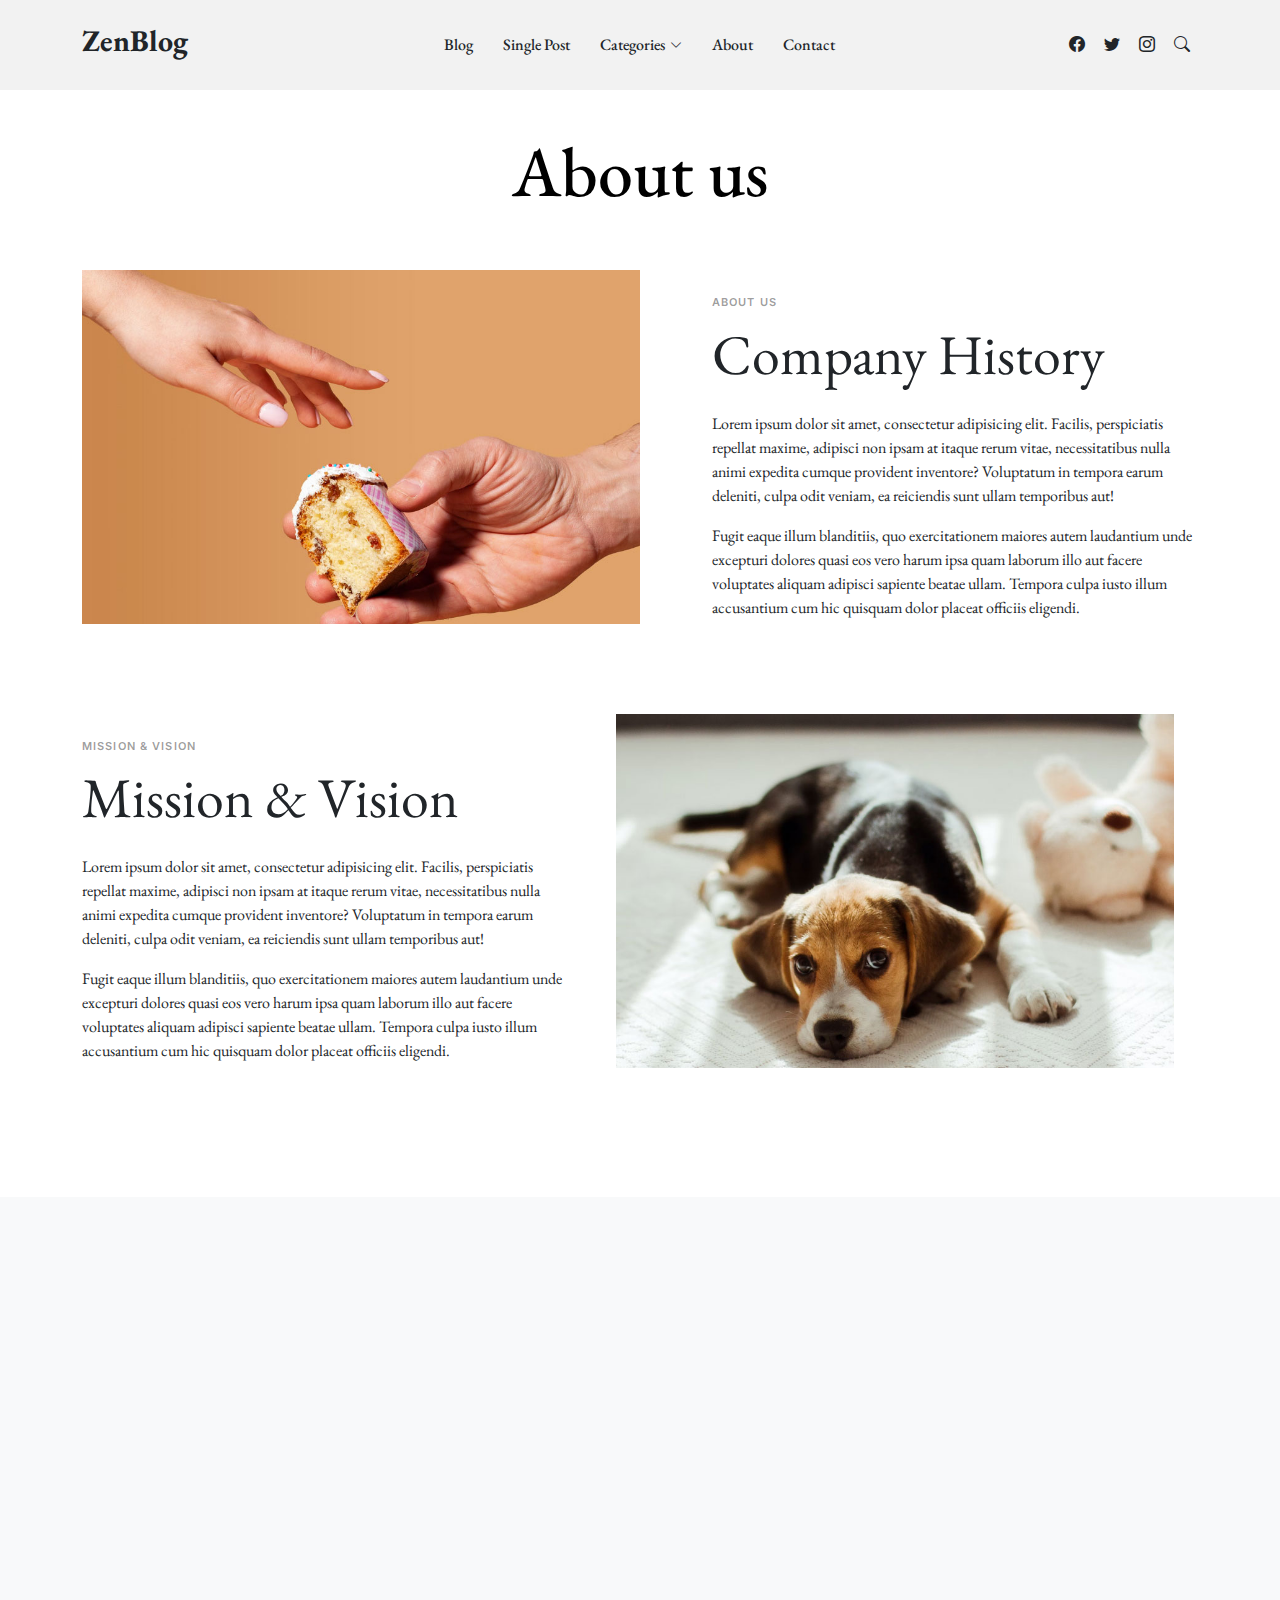
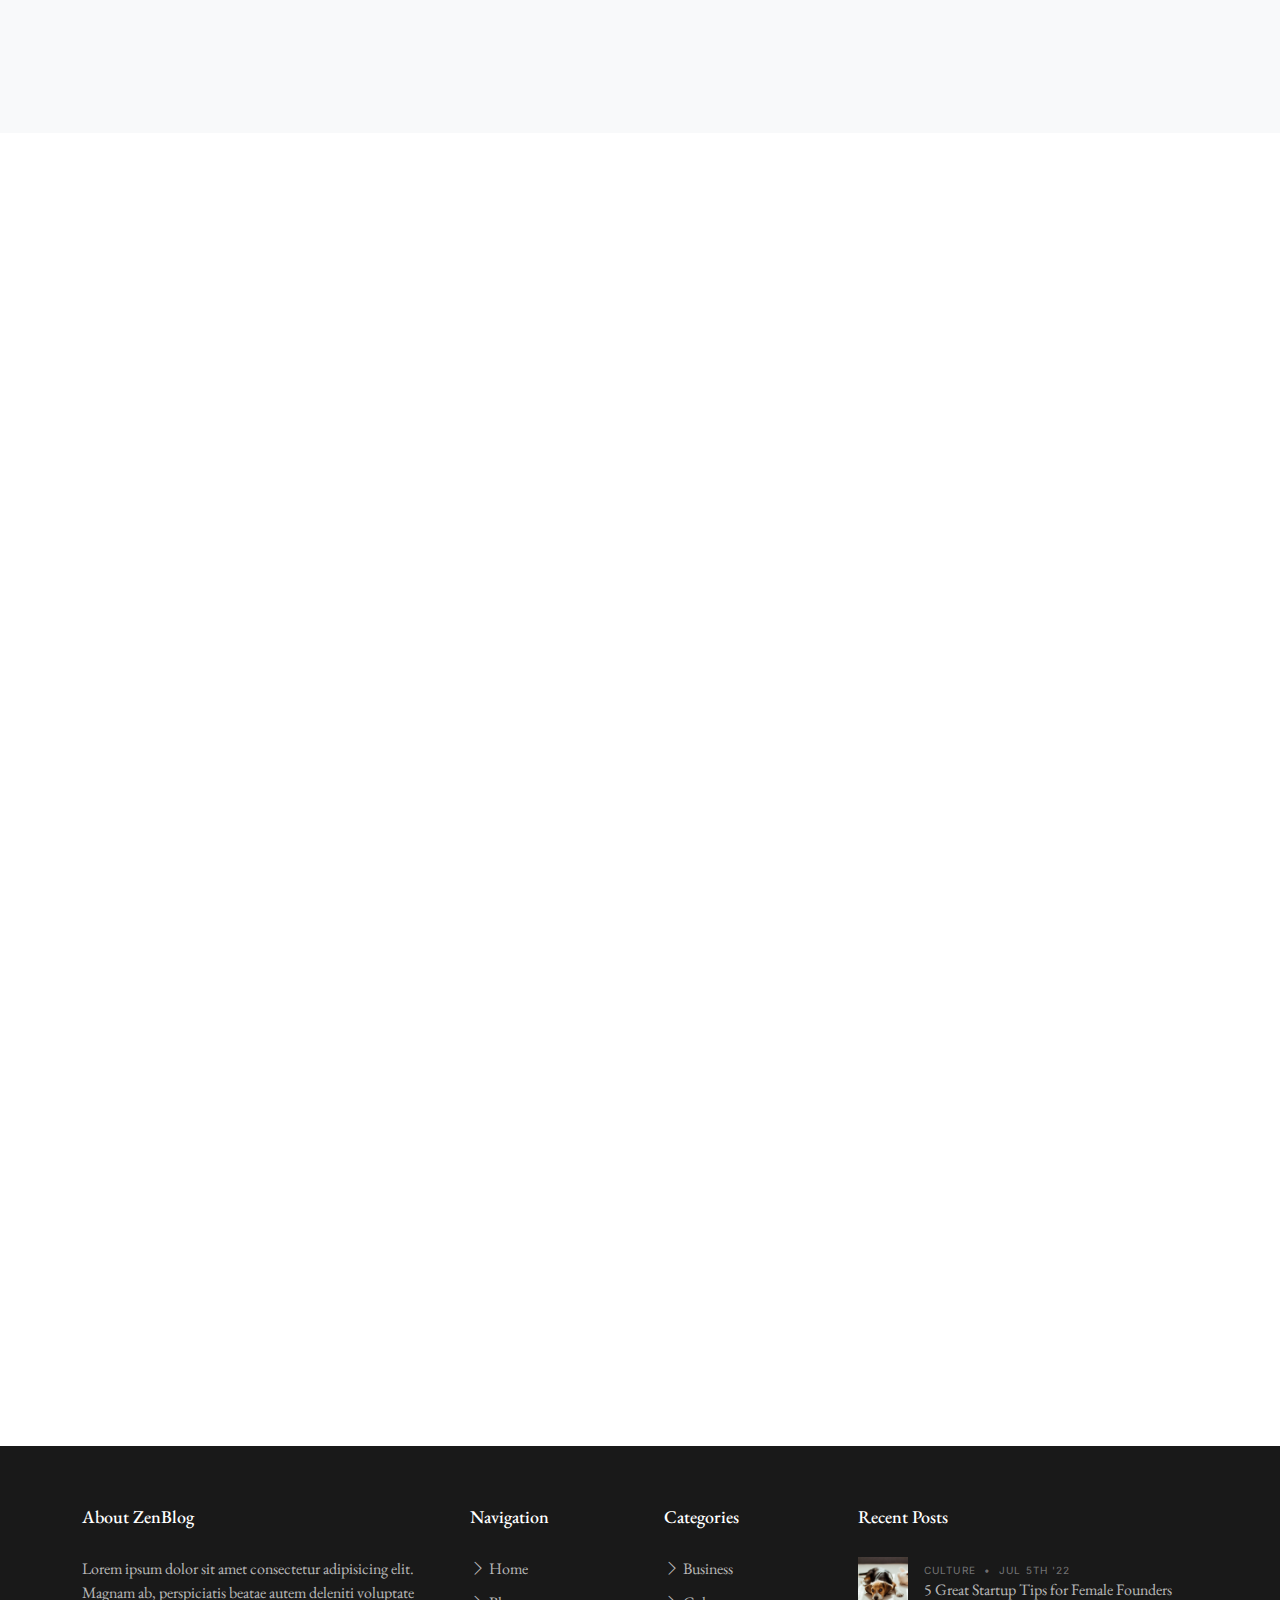
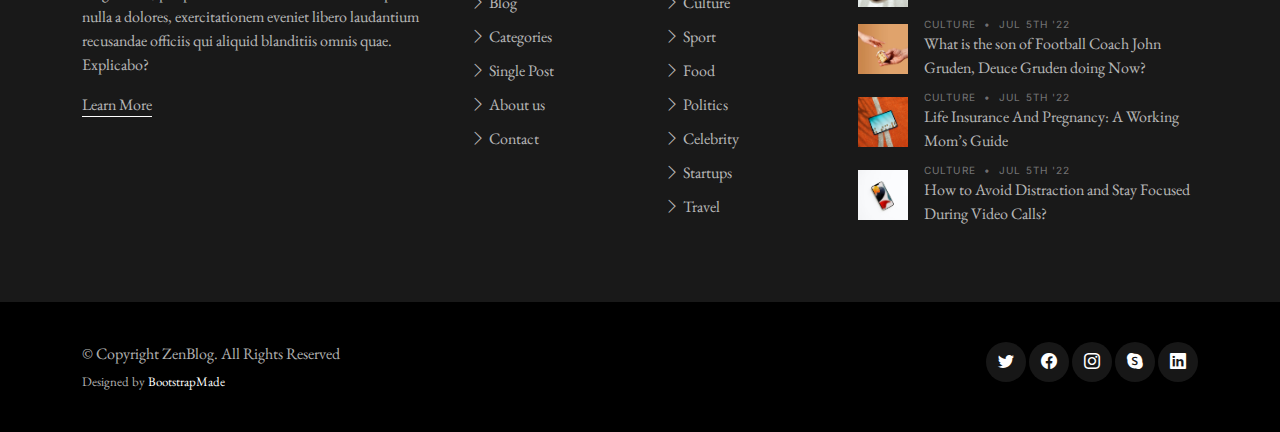
==== about.html @ 645edb2a "first commit" ====
<!DOCTYPE html>
<html lang="en">

<head>
  <meta charset="utf-8">
  <meta content="width=device-width, initial-scale=1.0" name="viewport">

  <title>ZenBlog Bootstrap Template - About</title>
  <meta content="" name="description">
  <meta content="" name="keywords">

  <!-- Favicons -->
  <link href="assets/img/favicon.png" rel="icon">
  <link href="assets/img/apple-touch-icon.png" rel="apple-touch-icon">

  <!-- Google Fonts -->
  <link rel="preconnect" href="https://fonts.googleapis.com">
  <link rel="preconnect" href="https://fonts.gstatic.com" crossorigin>
  <link href="https://fonts.googleapis.com/css2?family=EB+Garamond:wght@400;500&family=Inter:wght@400;500&family=Playfair+Display:ital,wght@0,400;0,700;1,400;1,700&display=swap" rel="stylesheet">

  <!-- Vendor CSS Files -->
  <link href="assets/vendor/bootstrap/css/bootstrap.min.css" rel="stylesheet">
  <link href="assets/vendor/bootstrap-icons/bootstrap-icons.css" rel="stylesheet">
  <link href="assets/vendor/swiper/swiper-bundle.min.css" rel="stylesheet">
  <link href="assets/vendor/glightbox/css/glightbox.min.css" rel="stylesheet">
  <link href="assets/vendor/aos/aos.css" rel="stylesheet">

  <!-- Template Main CSS Files -->
  <link href="assets/css/variables.css" rel="stylesheet">
  <link href="assets/css/main.css" rel="stylesheet">

  <!-- =======================================================
  * Template Name: ZenBlog
  * Template URL: https://bootstrapmade.com/zenblog-bootstrap-blog-template/
  * Updated: Mar 17 2024 with Bootstrap v5.3.3
  * Author: BootstrapMade.com
  * License: https:///bootstrapmade.com/license/
  ======================================================== -->
</head>

<body>

  <!-- ======= Header ======= -->
  <header id="header" class="header d-flex align-items-center fixed-top">
    <div class="container-fluid container-xl d-flex align-items-center justify-content-between">

      <a href="index.html" class="logo d-flex align-items-center">
        <!-- Uncomment the line below if you also wish to use an image logo -->
        <!-- <img src="assets/img/logo.png" alt=""> -->
        <h1>ZenBlog</h1>
      </a>

      <nav id="navbar" class="navbar">
        <ul>
          <li><a href="index.html">Blog</a></li>
          <li><a href="single-post.html">Single Post</a></li>
          <li class="dropdown"><a href="category.html"><span>Categories</span> <i class="bi bi-chevron-down dropdown-indicator"></i></a>
            <ul>
              <li><a href="search-result.html">Search Result</a></li>
              <li><a href="#">Drop Down 1</a></li>
              <li class="dropdown"><a href="#"><span>Deep Drop Down</span> <i class="bi bi-chevron-down dropdown-indicator"></i></a>
                <ul>
                  <li><a href="#">Deep Drop Down 1</a></li>
                  <li><a href="#">Deep Drop Down 2</a></li>
                  <li><a href="#">Deep Drop Down 3</a></li>
                  <li><a href="#">Deep Drop Down 4</a></li>
                  <li><a href="#">Deep Drop Down 5</a></li>
                </ul>
              </li>
              <li><a href="#">Drop Down 2</a></li>
              <li><a href="#">Drop Down 3</a></li>
              <li><a href="#">Drop Down 4</a></li>
            </ul>
          </li>

          <li><a href="about.html">About</a></li>
          <li><a href="contact.html">Contact</a></li>
        </ul>
      </nav><!-- .navbar -->

      <div class="position-relative">
        <a href="#" class="mx-2"><span class="bi-facebook"></span></a>
        <a href="#" class="mx-2"><span class="bi-twitter"></span></a>
        <a href="#" class="mx-2"><span class="bi-instagram"></span></a>

        <a href="#" class="mx-2 js-search-open"><span class="bi-search"></span></a>
        <i class="bi bi-list mobile-nav-toggle"></i>

        <!-- ======= Search Form ======= -->
        <div class="search-form-wrap js-search-form-wrap">
          <form action="search-result.html" class="search-form">
            <span class="icon bi-search"></span>
            <input type="text" placeholder="Search" class="form-control">
            <button class="btn js-search-close"><span class="bi-x"></span></button>
          </form>
        </div><!-- End Search Form -->

      </div>

    </div>

  </header><!-- End Header -->

  <main id="main">
    <section>
      <div class="container" data-aos="fade-up">
        <div class="row">
          <div class="col-lg-12 text-center mb-5">
            <h1 class="page-title">About us</h1>
          </div>
        </div>

        <div class="row mb-5">

          <div class="d-md-flex post-entry-2 half">
            <a href="#" class="me-4 thumbnail">
              <img src="assets/img/post-landscape-2.jpg" alt="" class="img-fluid">
            </a>
            <div class="ps-md-5 mt-4 mt-md-0">
              <div class="post-meta mt-4">About us</div>
              <h2 class="mb-4 display-4">Company History</h2>

              <p>Lorem ipsum dolor sit amet, consectetur adipisicing elit. Facilis, perspiciatis repellat maxime, adipisci non ipsam at itaque rerum vitae, necessitatibus nulla animi expedita cumque provident inventore? Voluptatum in tempora earum deleniti, culpa odit veniam, ea reiciendis sunt ullam temporibus aut!</p>
              <p>Fugit eaque illum blanditiis, quo exercitationem maiores autem laudantium unde excepturi dolores quasi eos vero harum ipsa quam laborum illo aut facere voluptates aliquam adipisci sapiente beatae ullam. Tempora culpa iusto illum accusantium cum hic quisquam dolor placeat officiis eligendi.</p>
            </div>
          </div>

          <div class="d-md-flex post-entry-2 half mt-5">
            <a href="#" class="me-4 thumbnail order-2">
              <img src="assets/img/post-landscape-1.jpg" alt="" class="img-fluid">
            </a>
            <div class="pe-md-5 mt-4 mt-md-0">
              <div class="post-meta mt-4">Mission &amp; Vision</div>
              <h2 class="mb-4 display-4">Mission &amp; Vision</h2>

              <p>Lorem ipsum dolor sit amet, consectetur adipisicing elit. Facilis, perspiciatis repellat maxime, adipisci non ipsam at itaque rerum vitae, necessitatibus nulla animi expedita cumque provident inventore? Voluptatum in tempora earum deleniti, culpa odit veniam, ea reiciendis sunt ullam temporibus aut!</p>
              <p>Fugit eaque illum blanditiis, quo exercitationem maiores autem laudantium unde excepturi dolores quasi eos vero harum ipsa quam laborum illo aut facere voluptates aliquam adipisci sapiente beatae ullam. Tempora culpa iusto illum accusantium cum hic quisquam dolor placeat officiis eligendi.</p>
            </div>
          </div>

        </div>

      </div>
    </section>

    <section class="mb-5 bg-light py-5">
      <div class="container" data-aos="fade-up">
        <div class="row justify-content-between align-items-lg-center">
          <div class="col-lg-5 mb-4 mb-lg-0">
            <h2 class="display-4 mb-4">Latest News</h2>
            <p>Lorem ipsum dolor sit amet consectetur adipisicing elit. Sed, rem eaque vel est asperiores iste pariatur placeat molestias, rerum provident ea maiores debitis eum earum esse quas architecto! Minima, voluptatum! Minus tempora distinctio quo sint est blanditiis voluptate eos. Commodi dolore nesciunt culpa adipisci nemo expedita suscipit autem dolorum rerum?</p>
            <p>At magni dolore ullam odio sapiente ipsam, numquam eius minus animi inventore alias quam fugit corrupti error iste laboriosam dolorum culpa doloremque eligendi repellat iusto vel impedit odit cum. Sequi atque molestias nesciunt rem eum pariatur quibusdam deleniti saepe eius maiores porro quam, praesentium ipsa deserunt laboriosam adipisci. Optio, animi!</p>
            <p><a href="#" class="more">View All Blog Posts</a></p>
          </div>
          <div class="col-lg-6">
            <div class="row">
              <div class="col-6">
                <img src="assets/img/post-portrait-3.jpg" alt="" class="img-fluid mb-4">
              </div>
              <div class="col-6 mt-4">
                <img src="assets/img/post-portrait-4.jpg" alt="" class="img-fluid mb-4">
              </div>
            </div>
          </div>
        </div>
      </div>
    </section>

    <section>
      <div class="container" data-aos="fade-up">
        <div class="row">
          <div class="col-12 text-center mb-5">
            <div class="row justify-content-center">
              <div class="col-lg-6">
                <h2 class="display-4">Our Team</h2>
                <p>Lorem ipsum dolor sit amet consectetur adipisicing elit. Nihil sint sed, fugit distinctio ad eius itaque deserunt doloribus harum excepturi laudantium sit officiis et eaque blanditiis. Dolore natus excepturi recusandae.</p>
              </div>
            </div>
          </div>
          <div class="col-lg-4 text-center mb-5">
            <img src="assets/img/person-1.jpg" alt="" class="img-fluid rounded-circle w-50 mb-4">
            <h4>Cameron Williamson</h4>
            <span class="d-block mb-3 text-uppercase">Founder &amp; CEO</span>
            <p>Lorem ipsum dolor sit amet, consectetur adipisicing elit. Facilis, perspiciatis repellat maxime, adipisci non ipsam at itaque rerum vitae, necessitatibus nulla animi expedita cumque provident inventore? Voluptatum in tempora earum deleniti, culpa odit veniam, ea reiciendis sunt ullam temporibus aut!</p>
          </div>
          <div class="col-lg-4 text-center mb-5">
            <img src="assets/img/person-2.jpg" alt="" class="img-fluid rounded-circle w-50 mb-4">
            <h4>Wade Warren</h4>
            <span class="d-block mb-3 text-uppercase">Founder, VP</span>
            <p>Lorem ipsum dolor sit amet, consectetur adipisicing elit. Facilis, perspiciatis repellat maxime, adipisci non ipsam at itaque rerum vitae, necessitatibus nulla animi expedita cumque provident inventore? Voluptatum in tempora earum deleniti, culpa odit veniam, ea reiciendis sunt ullam temporibus aut!</p>
          </div>
          <div class="col-lg-4 text-center mb-5">
            <img src="assets/img/person-3.jpg" alt="" class="img-fluid rounded-circle w-50 mb-4">
            <h4>Jane Cooper</h4>
            <span class="d-block mb-3 text-uppercase">Editor Staff</span>
            <p>Lorem ipsum dolor sit amet, consectetur adipisicing elit. Facilis, perspiciatis repellat maxime, adipisci non ipsam at itaque rerum vitae, necessitatibus nulla animi expedita cumque provident inventore? Voluptatum in tempora earum deleniti, culpa odit veniam, ea reiciendis sunt ullam temporibus aut!</p>
          </div>
          <div class="col-lg-4 text-center mb-5">
            <img src="assets/img/person-4.jpg" alt="" class="img-fluid rounded-circle w-50 mb-4">
            <h4>Cameron Williamson</h4>
            <span class="d-block mb-3 text-uppercase">Editor Staff</span>
            <p>Lorem ipsum dolor sit amet, consectetur adipisicing elit. Facilis, perspiciatis repellat maxime, adipisci non ipsam at itaque rerum vitae, necessitatibus nulla animi expedita cumque provident inventore? Voluptatum in tempora earum deleniti, culpa odit veniam, ea reiciendis sunt ullam temporibus aut!</p>
          </div>
          <div class="col-lg-4 text-center mb-5">
            <img src="assets/img/person-5.jpg" alt="" class="img-fluid rounded-circle w-50 mb-4">
            <h4>Cameron Williamson</h4>
            <span class="d-block mb-3 text-uppercase">Editor Staff</span>
            <p>Lorem ipsum dolor sit amet, consectetur adipisicing elit. Facilis, perspiciatis repellat maxime, adipisci non ipsam at itaque rerum vitae, necessitatibus nulla animi expedita cumque provident inventore? Voluptatum in tempora earum deleniti, culpa odit veniam, ea reiciendis sunt ullam temporibus aut!</p>
          </div>
          <div class="col-lg-4 text-center mb-5">
            <img src="assets/img/person-6.jpg" alt="" class="img-fluid rounded-circle w-50 mb-4">
            <h4>Cameron Williamson</h4>
            <span class="d-block mb-3 text-uppercase">Editor Staff</span>
            <p>Lorem ipsum dolor sit amet, consectetur adipisicing elit. Facilis, perspiciatis repellat maxime, adipisci non ipsam at itaque rerum vitae, necessitatibus nulla animi expedita cumque provident inventore? Voluptatum in tempora earum deleniti, culpa odit veniam, ea reiciendis sunt ullam temporibus aut!</p>
          </div>
        </div>
      </div>
    </section>

  </main><!-- End #main -->

  <!-- ======= Footer ======= -->
  <footer id="footer" class="footer">

    <div class="footer-content">
      <div class="container">

        <div class="row g-5">
          <div class="col-lg-4">
            <h3 class="footer-heading">About ZenBlog</h3>
            <p>Lorem ipsum dolor sit amet consectetur adipisicing elit. Magnam ab, perspiciatis beatae autem deleniti voluptate nulla a dolores, exercitationem eveniet libero laudantium recusandae officiis qui aliquid blanditiis omnis quae. Explicabo?</p>
            <p><a href="about.html" class="footer-link-more">Learn More</a></p>
          </div>
          <div class="col-6 col-lg-2">
            <h3 class="footer-heading">Navigation</h3>
            <ul class="footer-links list-unstyled">
              <li><a href="index.html"><i class="bi bi-chevron-right"></i> Home</a></li>
              <li><a href="index.html"><i class="bi bi-chevron-right"></i> Blog</a></li>
              <li><a href="category.html"><i class="bi bi-chevron-right"></i> Categories</a></li>
              <li><a href="single-post.html"><i class="bi bi-chevron-right"></i> Single Post</a></li>
              <li><a href="about.html"><i class="bi bi-chevron-right"></i> About us</a></li>
              <li><a href="contact.html"><i class="bi bi-chevron-right"></i> Contact</a></li>
            </ul>
          </div>
          <div class="col-6 col-lg-2">
            <h3 class="footer-heading">Categories</h3>
            <ul class="footer-links list-unstyled">
              <li><a href="category.html"><i class="bi bi-chevron-right"></i> Business</a></li>
              <li><a href="category.html"><i class="bi bi-chevron-right"></i> Culture</a></li>
              <li><a href="category.html"><i class="bi bi-chevron-right"></i> Sport</a></li>
              <li><a href="category.html"><i class="bi bi-chevron-right"></i> Food</a></li>
              <li><a href="category.html"><i class="bi bi-chevron-right"></i> Politics</a></li>
              <li><a href="category.html"><i class="bi bi-chevron-right"></i> Celebrity</a></li>
              <li><a href="category.html"><i class="bi bi-chevron-right"></i> Startups</a></li>
              <li><a href="category.html"><i class="bi bi-chevron-right"></i> Travel</a></li>

            </ul>
          </div>

          <div class="col-lg-4">
            <h3 class="footer-heading">Recent Posts</h3>

            <ul class="footer-links footer-blog-entry list-unstyled">
              <li>
                <a href="single-post.html" class="d-flex align-items-center">
                  <img src="assets/img/post-sq-1.jpg" alt="" class="img-fluid me-3">
                  <div>
                    <div class="post-meta d-block"><span class="date">Culture</span> <span class="mx-1">&bullet;</span> <span>Jul 5th '22</span></div>
                    <span>5 Great Startup Tips for Female Founders</span>
                  </div>
                </a>
              </li>

              <li>
                <a href="single-post.html" class="d-flex align-items-center">
                  <img src="assets/img/post-sq-2.jpg" alt="" class="img-fluid me-3">
                  <div>
                    <div class="post-meta d-block"><span class="date">Culture</span> <span class="mx-1">&bullet;</span> <span>Jul 5th '22</span></div>
                    <span>What is the son of Football Coach John Gruden, Deuce Gruden doing Now?</span>
                  </div>
                </a>
              </li>

              <li>
                <a href="single-post.html" class="d-flex align-items-center">
                  <img src="assets/img/post-sq-3.jpg" alt="" class="img-fluid me-3">
                  <div>
                    <div class="post-meta d-block"><span class="date">Culture</span> <span class="mx-1">&bullet;</span> <span>Jul 5th '22</span></div>
                    <span>Life Insurance And Pregnancy: A Working Mom’s Guide</span>
                  </div>
                </a>
              </li>

              <li>
                <a href="single-post.html" class="d-flex align-items-center">
                  <img src="assets/img/post-sq-4.jpg" alt="" class="img-fluid me-3">
                  <div>
                    <div class="post-meta d-block"><span class="date">Culture</span> <span class="mx-1">&bullet;</span> <span>Jul 5th '22</span></div>
                    <span>How to Avoid Distraction and Stay Focused During Video Calls?</span>
                  </div>
                </a>
              </li>

            </ul>

          </div>
        </div>
      </div>
    </div>

    <div class="footer-legal">
      <div class="container">

        <div class="row justify-content-between">
          <div class="col-md-6 text-center text-md-start mb-3 mb-md-0">
            <div class="copyright">
              © Copyright <strong><span>ZenBlog</span></strong>. All Rights Reserved
            </div>

            <div class="credits">
              <!-- All the links in the footer should remain intact. -->
              <!-- You can delete the links only if you purchased the pro version. -->
              <!-- Licensing information: https://bootstrapmade.com/license/ -->
              <!-- Purchase the pro version with working PHP/AJAX contact form: https://bootstrapmade.com/herobiz-bootstrap-business-template/ -->
              Designed by <a href="https://bootstrapmade.com/">BootstrapMade</a>
            </div>

          </div>

          <div class="col-md-6">
            <div class="social-links mb-3 mb-lg-0 text-center text-md-end">
              <a href="#" class="twitter"><i class="bi bi-twitter"></i></a>
              <a href="#" class="facebook"><i class="bi bi-facebook"></i></a>
              <a href="#" class="instagram"><i class="bi bi-instagram"></i></a>
              <a href="#" class="google-plus"><i class="bi bi-skype"></i></a>
              <a href="#" class="linkedin"><i class="bi bi-linkedin"></i></a>
            </div>

          </div>

        </div>

      </div>
    </div>

  </footer>

  <a href="#" class="scroll-top d-flex align-items-center justify-content-center"><i class="bi bi-arrow-up-short"></i></a>

  <!-- Vendor JS Files -->
  <script src="assets/vendor/bootstrap/js/bootstrap.bundle.min.js"></script>
  <script src="assets/vendor/swiper/swiper-bundle.min.js"></script>
  <script src="assets/vendor/glightbox/js/glightbox.min.js"></script>
  <script src="assets/vendor/aos/aos.js"></script>
  <script src="assets/vendor/php-email-form/validate.js"></script>

  <!-- Template Main JS File -->
  <script src="assets/js/main.js"></script>

</body>

</html>
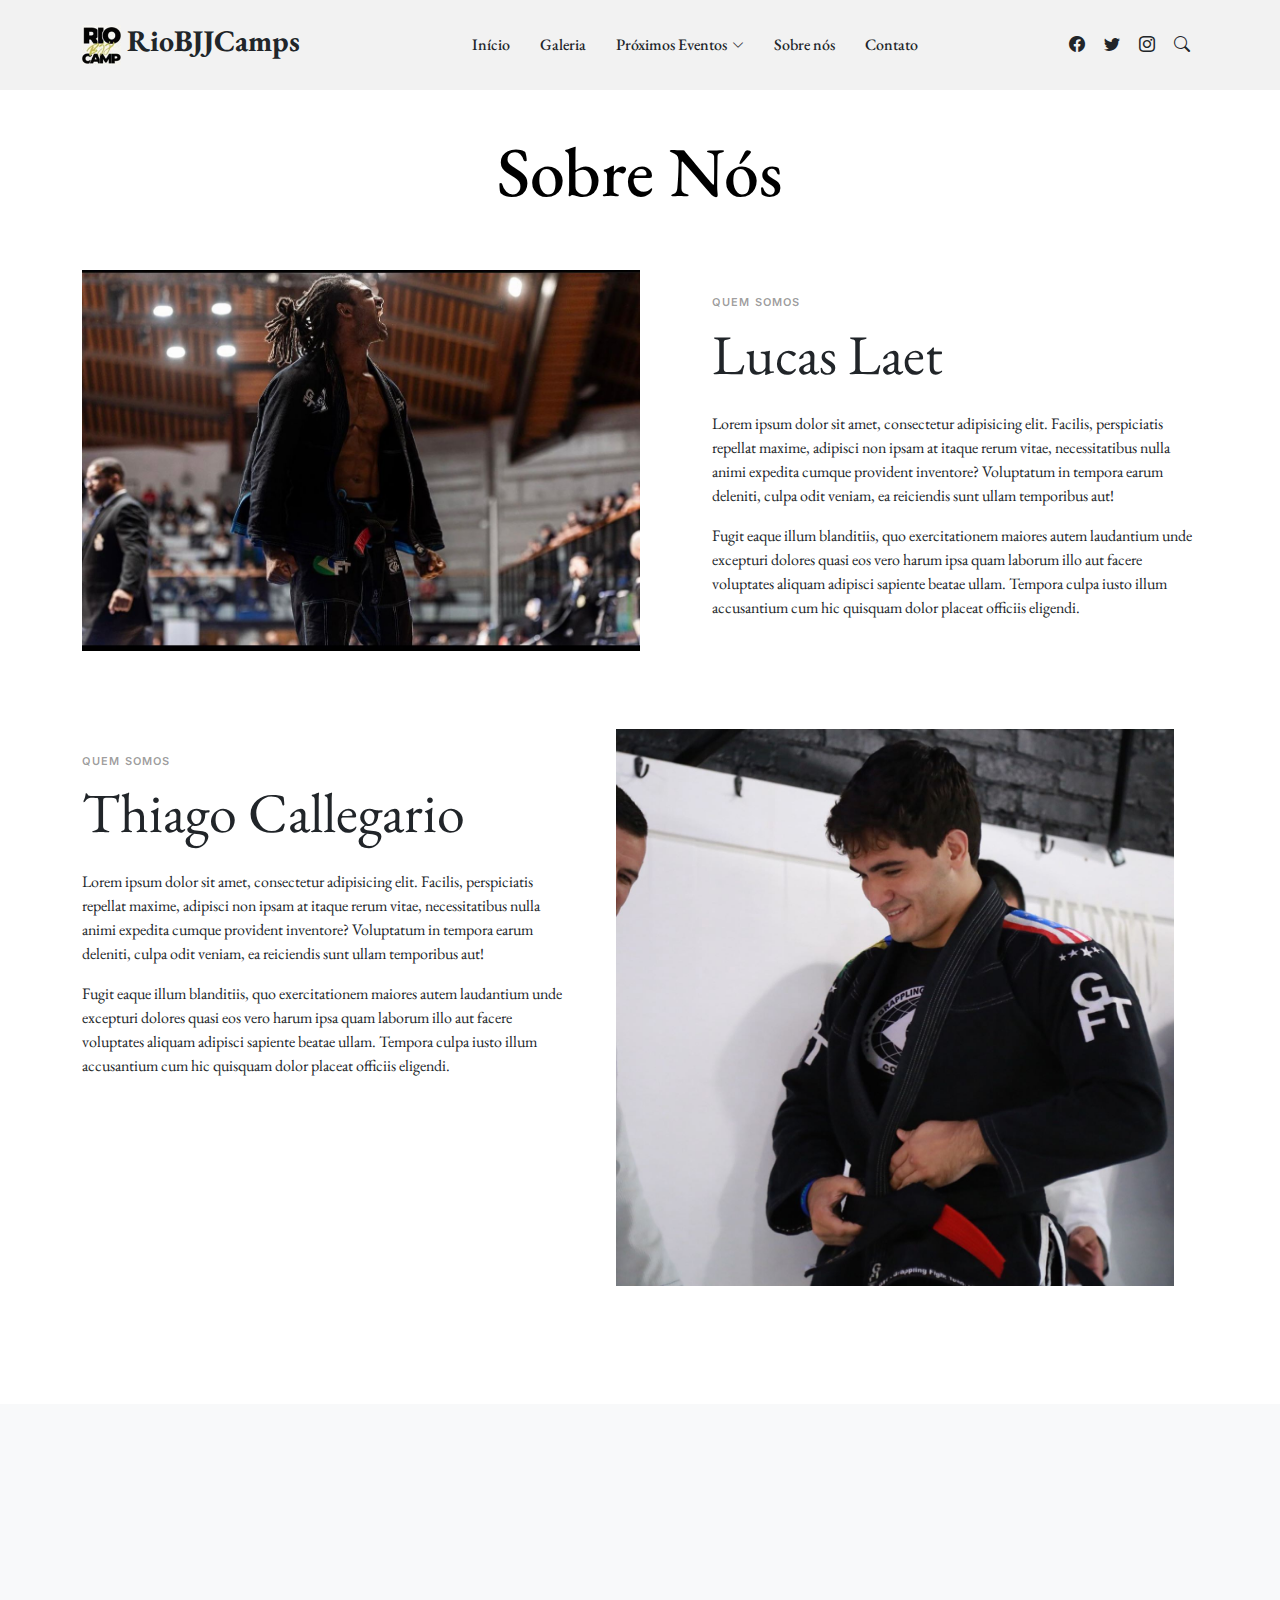
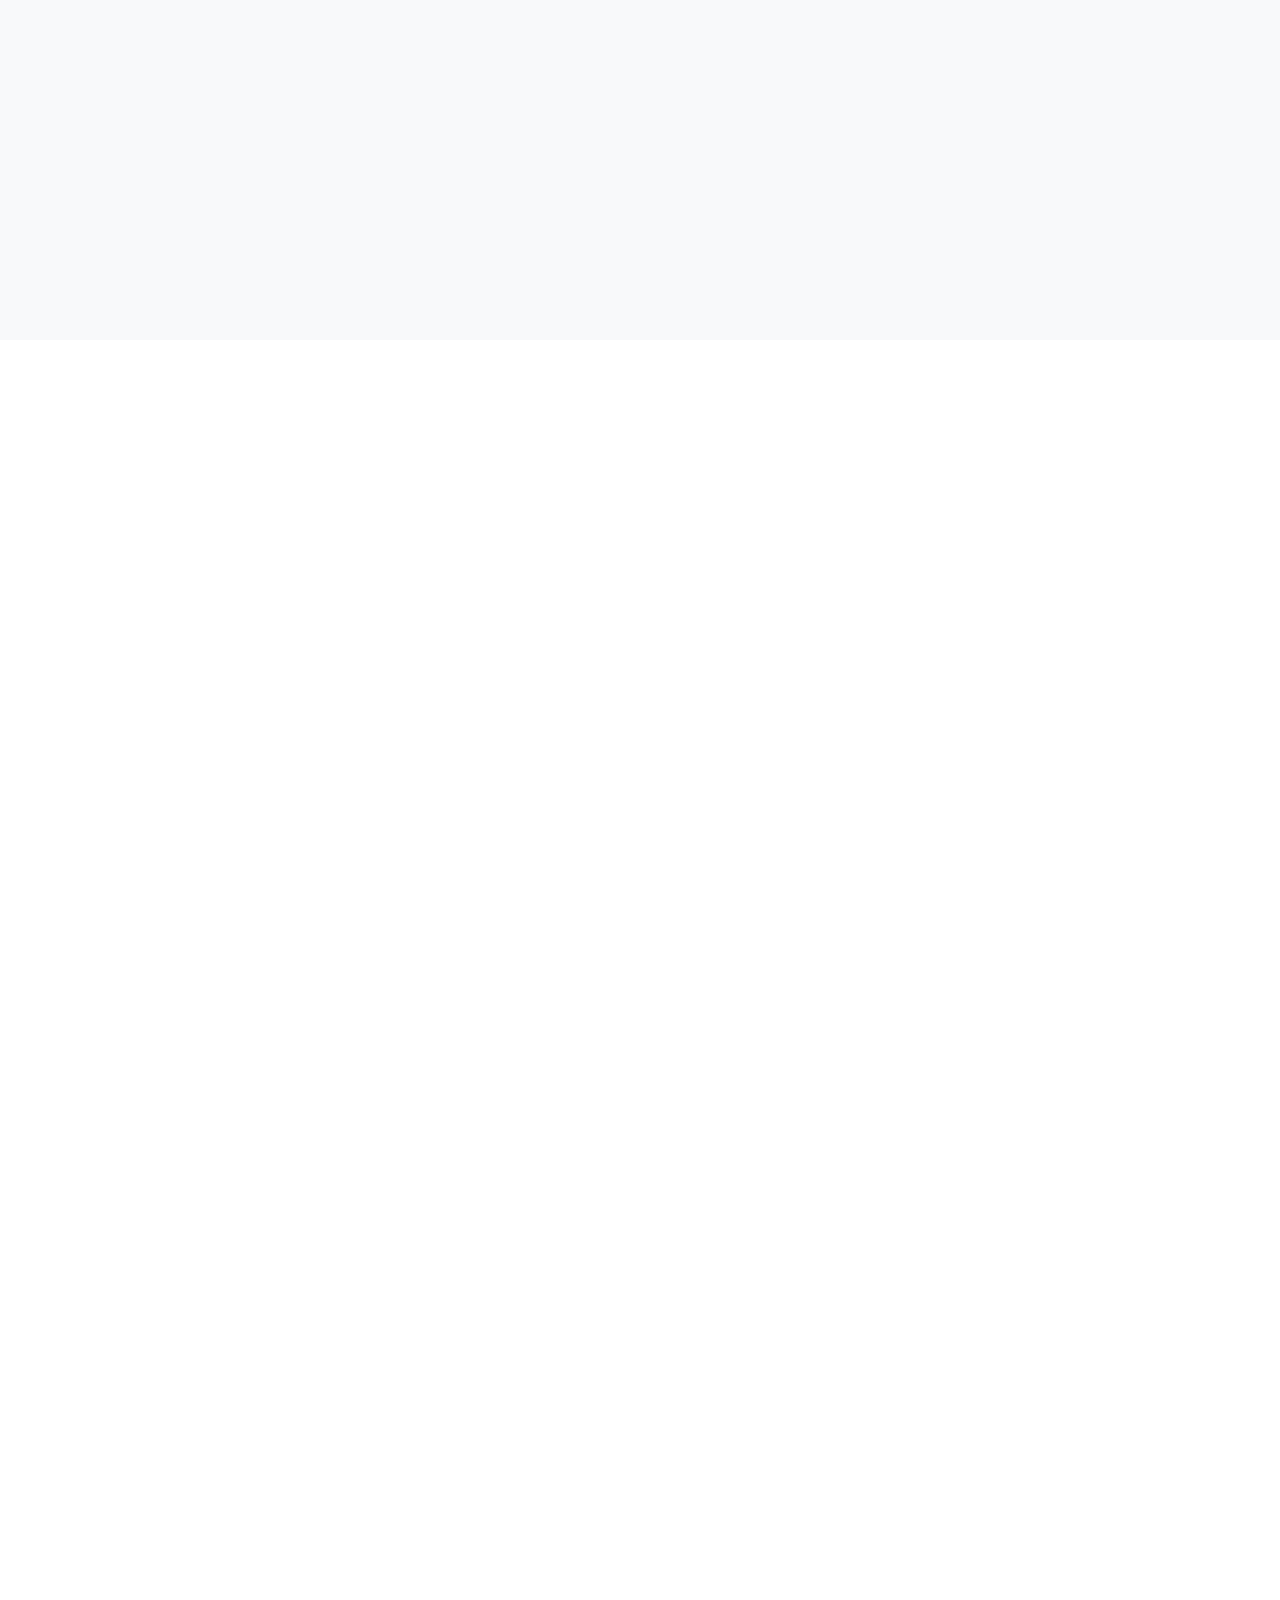
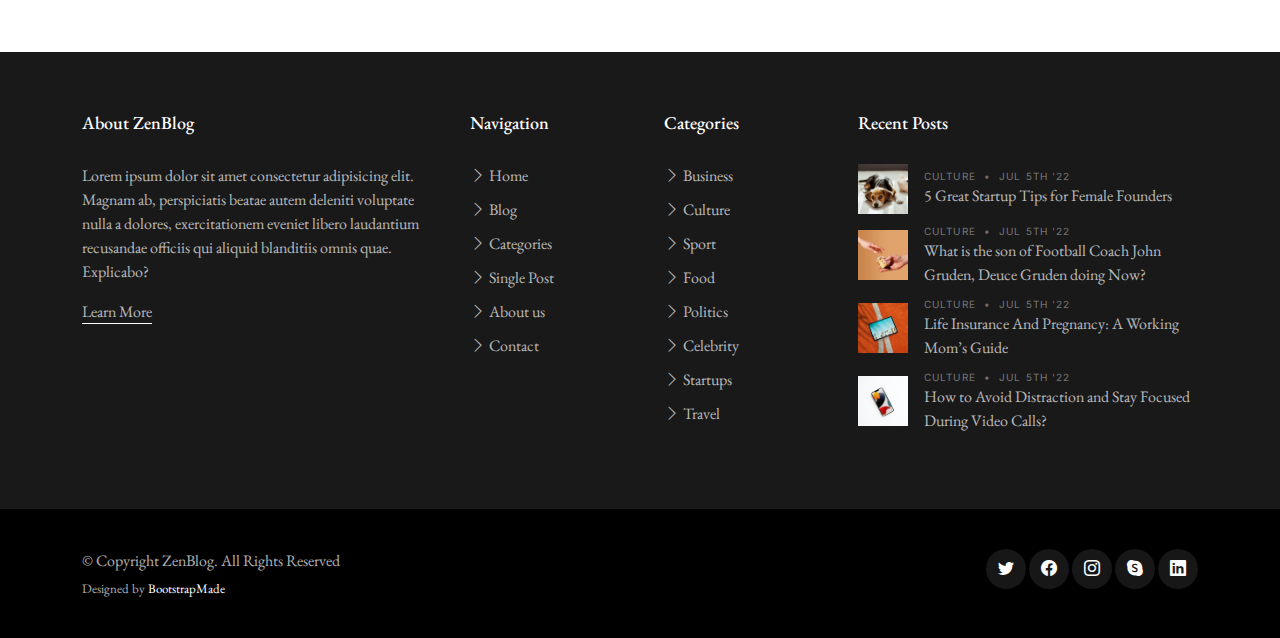
==== commit 01a71a3c: "Commit Menus" ====
--- a/about.html
+++ b/about.html
@@ -5,7 +5,7 @@
   <meta charset="utf-8">
   <meta content="width=device-width, initial-scale=1.0" name="viewport">
 
-  <title>ZenBlog Bootstrap Template - About</title>
+  <title>RioBJJCamps - Sobre</title>
   <meta content="" name="description">
   <meta content="" name="keywords">
 
@@ -40,73 +40,76 @@
 
 <body>
 
-  <!-- ======= Header ======= -->
-  <header id="header" class="header d-flex align-items-center fixed-top">
-    <div class="container-fluid container-xl d-flex align-items-center justify-content-between">
-
-      <a href="index.html" class="logo d-flex align-items-center">
-        <!-- Uncomment the line below if you also wish to use an image logo -->
-        <!-- <img src="assets/img/logo.png" alt=""> -->
-        <h1>ZenBlog</h1>
-      </a>
-
-      <nav id="navbar" class="navbar">
-        <ul>
-          <li><a href="index.html">Blog</a></li>
-          <li><a href="single-post.html">Single Post</a></li>
-          <li class="dropdown"><a href="category.html"><span>Categories</span> <i class="bi bi-chevron-down dropdown-indicator"></i></a>
-            <ul>
-              <li><a href="search-result.html">Search Result</a></li>
-              <li><a href="#">Drop Down 1</a></li>
-              <li class="dropdown"><a href="#"><span>Deep Drop Down</span> <i class="bi bi-chevron-down dropdown-indicator"></i></a>
-                <ul>
-                  <li><a href="#">Deep Drop Down 1</a></li>
-                  <li><a href="#">Deep Drop Down 2</a></li>
-                  <li><a href="#">Deep Drop Down 3</a></li>
-                  <li><a href="#">Deep Drop Down 4</a></li>
-                  <li><a href="#">Deep Drop Down 5</a></li>
-                </ul>
-              </li>
-              <li><a href="#">Drop Down 2</a></li>
-              <li><a href="#">Drop Down 3</a></li>
-              <li><a href="#">Drop Down 4</a></li>
-            </ul>
-          </li>
-
-          <li><a href="about.html">About</a></li>
-          <li><a href="contact.html">Contact</a></li>
-        </ul>
-      </nav><!-- .navbar -->
-
-      <div class="position-relative">
-        <a href="#" class="mx-2"><span class="bi-facebook"></span></a>
-        <a href="#" class="mx-2"><span class="bi-twitter"></span></a>
-        <a href="#" class="mx-2"><span class="bi-instagram"></span></a>
-
-        <a href="#" class="mx-2 js-search-open"><span class="bi-search"></span></a>
-        <i class="bi bi-list mobile-nav-toggle"></i>
-
-        <!-- ======= Search Form ======= -->
-        <div class="search-form-wrap js-search-form-wrap">
-          <form action="search-result.html" class="search-form">
-            <span class="icon bi-search"></span>
-            <input type="text" placeholder="Search" class="form-control">
-            <button class="btn js-search-close"><span class="bi-x"></span></button>
-          </form>
-        </div><!-- End Search Form -->
-
-      </div>
-
-    </div>
-
-  </header><!-- End Header -->
+    <!-- ======= Header ======= -->
+    <header id="header" class="header d-flex align-items-center fixed-top">
+      <div class="container-fluid container-xl d-flex align-items-center justify-content-between">
+        <a href="index.html" class="logo d-flex align-items-center">
+          <!-- Uncomment the line below if you also wish to use an image logo -->
+          <img src="assets/img/LogoTemp.png" alt="">
+          <h1>RioBJJCamps</h1>
+        </a>
+
+        <nav id="navbar" class="navbar">
+          <ul>
+            <li><a href="index.html">Início</a></li>
+            <li><a href="single-post.html">Galeria</a></li>
+            <li class="dropdown">
+              <a href="category.html"
+                ><span>Próximos Eventos</span> <i class="bi bi-chevron-down dropdown-indicator"></i
+              ></a>
+              <ul>
+                <li><a href="search-result.html">Search Result</a></li>
+                <li><a href="#">Drop Down 1</a></li>
+                <li class="dropdown">
+                  <a href="#"><span>Campeonatos</span> <i class="bi bi-chevron-down dropdown-indicator"></i></a>
+                  <ul>
+                    <li><a href="#">Deep Drop Down 1</a></li>
+                    <li><a href="#">Deep Drop Down 2</a></li>
+                    <li><a href="#">Deep Drop Down 3</a></li>
+                    <li><a href="#">Deep Drop Down 4</a></li>
+                    <li><a href="#">Deep Drop Down 5</a></li>
+                  </ul>
+                </li>
+                <li><a href="#">Drop Down 2</a></li>
+                <li><a href="#">Drop Down 3</a></li>
+                <li><a href="#">Drop Down 4</a></li>
+              </ul>
+            </li>
+
+            <li><a href="about.html">Sobre nós</a></li>
+            <li><a href="contact.html">Contato</a></li>
+          </ul>
+        </nav>
+        <!-- .navbar -->
+
+        <div class="position-relative">
+          <a href="#" class="mx-2"><span class="bi-facebook"></span></a>
+          <a href="#" class="mx-2"><span class="bi-twitter"></span></a>
+          <a href="#" class="mx-2"><span class="bi-instagram"></span></a>
+
+          <a href="#" class="mx-2 js-search-open"><span class="bi-search"></span></a>
+          <i class="bi bi-list mobile-nav-toggle"></i>
+
+          <!-- ======= Search Form ======= -->
+          <div class="search-form-wrap js-search-form-wrap">
+            <form action="search-result.html" class="search-form">
+              <span class="icon bi-search"></span>
+              <input type="text" placeholder="Search" class="form-control" />
+              <button class="btn js-search-close"><span class="bi-x"></span></button>
+            </form>
+          </div>
+          <!-- End Search Form -->
+        </div>
+      </div>
+    </header>
+    <!-- End Header -->
 
   <main id="main">
     <section>
       <div class="container" data-aos="fade-up">
         <div class="row">
           <div class="col-lg-12 text-center mb-5">
-            <h1 class="page-title">About us</h1>
+            <h1 class="page-title">Sobre Nós</h1>
           </div>
         </div>
 
@@ -114,11 +117,11 @@
 
           <div class="d-md-flex post-entry-2 half">
             <a href="#" class="me-4 thumbnail">
-              <img src="assets/img/post-landscape-2.jpg" alt="" class="img-fluid">
+              <img src="assets/img/Laetao1.jpg" alt="" class="img-fluid">
             </a>
             <div class="ps-md-5 mt-4 mt-md-0">
-              <div class="post-meta mt-4">About us</div>
-              <h2 class="mb-4 display-4">Company History</h2>
+              <div class="post-meta mt-4">Quem Somos</div>
+              <h2 class="mb-4 display-4">Lucas Laet</h2>
 
               <p>Lorem ipsum dolor sit amet, consectetur adipisicing elit. Facilis, perspiciatis repellat maxime, adipisci non ipsam at itaque rerum vitae, necessitatibus nulla animi expedita cumque provident inventore? Voluptatum in tempora earum deleniti, culpa odit veniam, ea reiciendis sunt ullam temporibus aut!</p>
               <p>Fugit eaque illum blanditiis, quo exercitationem maiores autem laudantium unde excepturi dolores quasi eos vero harum ipsa quam laborum illo aut facere voluptates aliquam adipisci sapiente beatae ullam. Tempora culpa iusto illum accusantium cum hic quisquam dolor placeat officiis eligendi.</p>
@@ -127,11 +130,11 @@
 
           <div class="d-md-flex post-entry-2 half mt-5">
             <a href="#" class="me-4 thumbnail order-2">
-              <img src="assets/img/post-landscape-1.jpg" alt="" class="img-fluid">
+              <img src="assets/img/Thiagao1.jpg" alt="" class="img-fluid">
             </a>
             <div class="pe-md-5 mt-4 mt-md-0">
-              <div class="post-meta mt-4">Mission &amp; Vision</div>
-              <h2 class="mb-4 display-4">Mission &amp; Vision</h2>
+              <div class="post-meta mt-4">Quem Somos</div>
+              <h2 class="mb-4 display-4">Thiago Callegario</h2>
 
               <p>Lorem ipsum dolor sit amet, consectetur adipisicing elit. Facilis, perspiciatis repellat maxime, adipisci non ipsam at itaque rerum vitae, necessitatibus nulla animi expedita cumque provident inventore? Voluptatum in tempora earum deleniti, culpa odit veniam, ea reiciendis sunt ullam temporibus aut!</p>
               <p>Fugit eaque illum blanditiis, quo exercitationem maiores autem laudantium unde excepturi dolores quasi eos vero harum ipsa quam laborum illo aut facere voluptates aliquam adipisci sapiente beatae ullam. Tempora culpa iusto illum accusantium cum hic quisquam dolor placeat officiis eligendi.</p>
